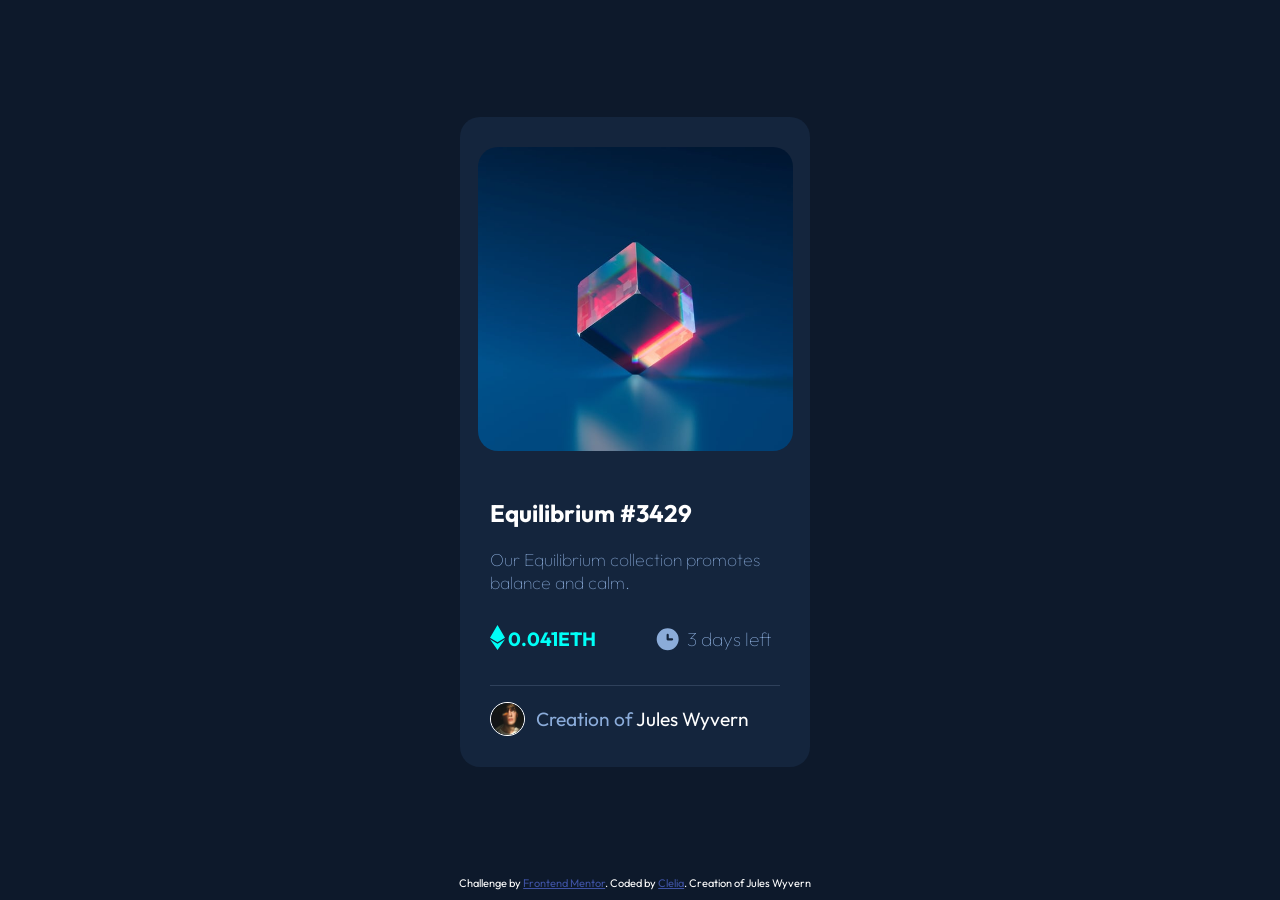
==== index.html @ 775f6fff "nft-preview-card" ====
<!DOCTYPE html>
<html lang="en">

<head>
  <meta charset="UTF-8">
  <meta name="viewport" content="width=device-width, initial-scale=1.0">
  <!-- displays site properly based on user's device -->

  <link rel="icon" type="image/png" sizes="32x32" href="./images/favicon-32x32.png">
  <link rel="stylesheet" href="css/style.css">
  <link rel="preconnect" href="https://fonts.googleapis.com">
  <link rel="preconnect" href="https://fonts.gstatic.com" crossorigin>
  <link href="https://fonts.googleapis.com/css2?family=Dancing+Script&family=Outfit:wght@300;400;600&display=swap"
    rel="stylesheet">

  <title>Frontend Mentor | NFT preview card component</title>

</head>

<body>
  <div class="card">
    <div class="article">
      <div class="article-img">
        <a href="#"><img src="images/image-equilibrium.jpg" alt="image of cube"></a>
        <div class="view">
          <img src="images/icon-view.svg" alt="image eye">
        </div>
      </div>
      <div class="article-infos">
        <h1><a href="#">Equilibrium #3429</a></h1>
        <p>Our Equilibrium collection promotes balance and calm.</p>
      </div>
      <div class="article-etherum">
        <img src="images/icon-ethereum.svg" alt="ethereum image">
        <p>0.041ETH</p>
      </div>
      <div class="article-clock">
        <img src="images/icon-clock.svg" alt="clock image">
        <p>3 days left</p>
      </div>
    </div>
    <div class="person-info">
      <img src="images/image-avatar.png" alt="Jules image">
      <p>Creation of <span><a href="#">Jules Wyvern</a></span></p>
    </div>
  </div>
  <div class="attribution">
    Challenge by <a href="https://www.frontendmentor.io?ref=challenge" target="_blank">Frontend Mentor</a>.
    Coded by <a href="#">Clelia</a>.

    Creation of Jules Wyvern
  </div>
</body>

</html>
---- css/style.css ----
.attribution {
    font-size: 11px;
    text-align: center;
}

.attribution a {
    color: hsl(228, 45%, 44%);
}

body {
    font-family: 'Dancing Script', cursive;
    font-family: 'Outfit', sans-serif;
    background-color: hsl(217, 54%, 11%);
    width: 98vw;
    height: 98vh;
    display: flex;
    flex-direction: column;
    color: hsl(0, 0%, 100%);
}

.card {
    background-color: hsl(216, 50%, 16%);
    width: 490px;
    height: 770px;
    display: flex;
    flex-wrap: wrap;
    margin: auto;
    border-radius: 20px;
}

.article {
    width: 100%;
    height: 85%;
    display: flex;
    flex-wrap: wrap;
    justify-content: space-between;
}

.article-img {
    width: 90%;
    height: 60%;
    margin: 30px auto;
    position: relative;
}

.article-img img {
    width: 100%;
    height: 100%;
    border-radius: 20px;
}

.view{
    position: absolute;
    width: 100%;
    height: 100%;
    top: 0;
    border-radius: 20px;
}

.view img{
    width: 80px;
    height: 80px;
    display: flex;
    margin: 35% auto;
    visibility: hidden;
}

.view:hover{
    background-color: rgba(0, 255, 247, 0.322);
}

.view:hover img{
    visibility: visible;
}


.article-infos {
    margin: 0 30px;
    height: 25%;
}

h1 {
    margin: 0;
}

h1 a, span a{
    text-decoration: none;
    color: hsl(0, 0%, 100%);
}

h1 a:hover{
    color: hsl(178, 100%, 50%);
    cursor: pointer;
}

.article-infos p {
    color: hsl(215, 51%, 70%);
    font-size: 1.5em;
    font-weight: lighter;
    margin: 20px 0;
}

.article-etherum {
    width: 30%;
    height: 5%;
    display: flex;
    margin-left: 30px;
    justify-content: space-between;
}

.article-etherum img {
    height: 90%;
    width: auto;
}

.article-etherum p {
    margin: 0;
    font-size: 1.2em;
    width: 80%;
    color: hsl(178, 100%, 50%);
    font-weight: bold;
    margin: auto;
}

.article-clock {
    width: 30%;
    height: 5%;
    display: flex;
    margin-right: 30px;
    justify-content: space-between;
}

.article-clock p {
    margin: 0;
    width: 70%;
    font-size: 1.2em;
    font-weight: lighter;
    color: hsl(215, 51%, 70%);
    margin: auto;
}

.person-info {
    width: 100%;
    height: 10%;
    display: flex;
    justify-content: space-between;
    margin: 0 30px;
    color: hsl(215, 51%, 70%);
    border-top: 0.1em solid hsl(215, 32%, 27%);
}

span {
    color: hsl(0, 0%, 100%);
}

span a:hover{
    color: hsl(178, 100%, 50%);
    cursor: pointer;
}

.person-info img {
    height: 50%;
    border: 0.1em solid hsl(0, 0%, 100%);
    border-radius: 50%;
    margin: auto 0;
}

.person-info p {
    width: 80%;
    margin: auto;
    font-size: 1.2em;
}

@media only screen and (min-device-width : 320px)
{
    /* Styles pour cette Media Queries */
    .card{
        width: 350px;
        height: 650px;
    }

    .article-infos{
        height: 20%;
    }

    .article-img{
        height: 55%;
    }

    h1{
        font-size: 1.5em;
    }

    .article-infos p{
        font-size: 1.1em;
    }

    .article-clock{
        width: 36%;
    }

    }
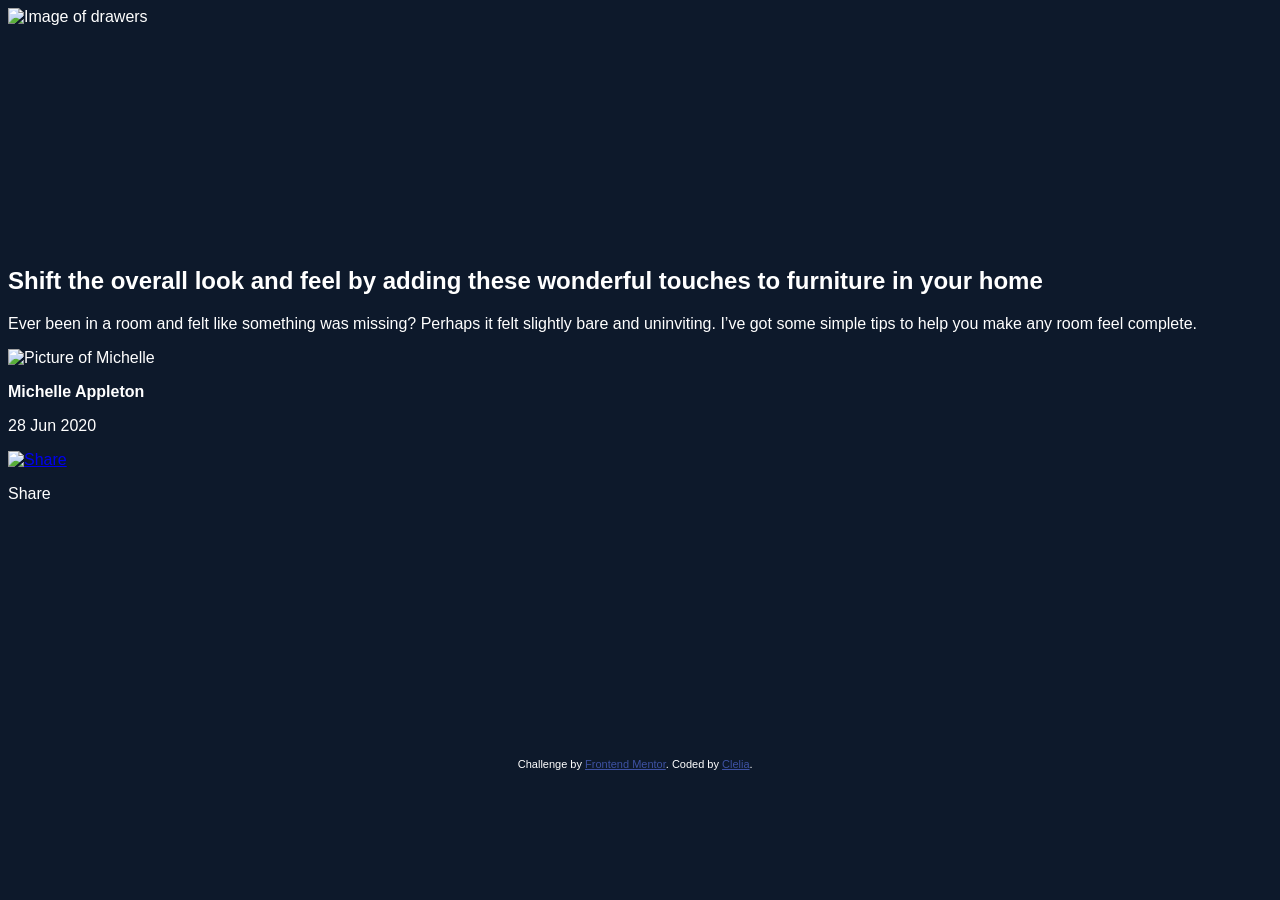
==== commit 73728882: "article-preview" ====
--- a/index.html
+++ b/index.html
@@ -7,49 +7,57 @@
   <!-- displays site properly based on user's device -->
 
   <link rel="icon" type="image/png" sizes="32x32" href="./images/favicon-32x32.png">
-  <link rel="stylesheet" href="css/style.css">
+  <link rel="stylesheet" href="./css/style.css">
   <link rel="preconnect" href="https://fonts.googleapis.com">
   <link rel="preconnect" href="https://fonts.gstatic.com" crossorigin>
-  <link href="https://fonts.googleapis.com/css2?family=Dancing+Script&family=Outfit:wght@300;400;600&display=swap"
-    rel="stylesheet">
+  <link href="https://fonts.googleapis.com/css2?family=Manrope:wght@500;700&display=swap" rel="stylesheet">
 
-  <title>Frontend Mentor | NFT preview card component</title>
+  <title>Frontend Mentor | Article preview component</title>
 
 </head>
 
 <body>
-  <div class="card">
-    <div class="article">
-      <div class="article-img">
-        <a href="#"><img src="images/image-equilibrium.jpg" alt="image of cube"></a>
-        <div class="view">
-          <img src="images/icon-view.svg" alt="image eye">
+  <section class="article">
+    <div class="left-part">
+      <img src="./images/drawers.jpg" alt="Image of drawers">
+    </div>
+    <div class="rigth-part">
+      <div class="presentation">
+        <h2>Shift the overall look and feel by adding these wonderful
+          touches to furniture in your home</h2>
+        <p>Ever been in a room and felt like something was missing? Perhaps
+          it felt slightly bare and uninviting. I’ve got some simple tips
+          to help you make any room feel complete.</p>
+      </div>
+      <div class="informations">
+        <div class="user">
+          <div class="user-img">
+            <img src="./images/avatar-michelle.jpg" alt="Picture of Michelle">
+          </div>
+          <div class="user-info">
+            <p><strong>Michelle Appleton</strong></p>
+            <p>28 Jun 2020</p>
+          </div>
+        </div>
+        <div class="sharing">
+          <a href="#" id="share"><img src="./images/icon-share.svg" alt="Share"></a>
+          <div class="social-network">
+            <p>Share</p>
+            <a href=""><img src="./images/icon-facebook.svg" alt=""></a> 
+            <a href=""><img src="./images/icon-twitter.svg" alt=""></a> 
+            <a href=""><img src="./images/icon-pinterest.svg" alt=""></a> 
+            <a href="" id="share-button"></a>
+          </div>
         </div>
       </div>
-      <div class="article-infos">
-        <h1><a href="#">Equilibrium #3429</a></h1>
-        <p>Our Equilibrium collection promotes balance and calm.</p>
-      </div>
-      <div class="article-etherum">
-        <img src="images/icon-ethereum.svg" alt="ethereum image">
-        <p>0.041ETH</p>
-      </div>
-      <div class="article-clock">
-        <img src="images/icon-clock.svg" alt="clock image">
-        <p>3 days left</p>
-      </div>
     </div>
-    <div class="person-info">
-      <img src="images/image-avatar.png" alt="Jules image">
-      <p>Creation of <span><a href="#">Jules Wyvern</a></span></p>
-    </div>
-  </div>
+  </section>
+
   <div class="attribution">
     Challenge by <a href="https://www.frontendmentor.io?ref=challenge" target="_blank">Frontend Mentor</a>.
     Coded by <a href="#">Clelia</a>.
-
-    Creation of Jules Wyvern
   </div>
+  <script src="./app.js"></script>
 </body>
 
 </html>
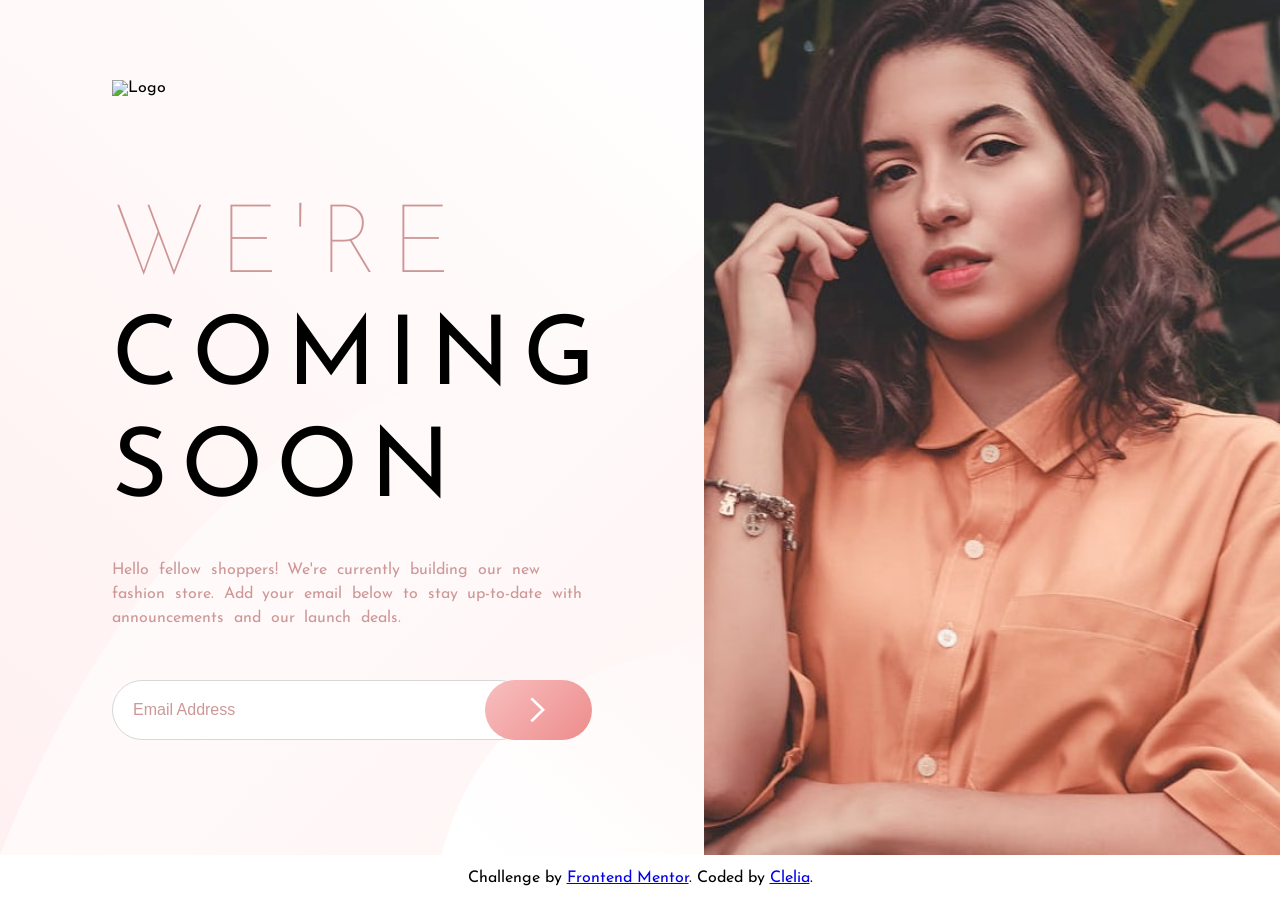
==== commit c26ce393: "coming soon" ====
--- a/index.html
+++ b/index.html
@@ -1,63 +1,68 @@
 <!DOCTYPE html>
 <html lang="en">
+  <head>
+    <meta charset="UTF-8" />
+    <meta name="viewport" content="width=device-width, initial-scale=1.0" />
+    <!-- displays site properly based on user's device -->
 
-<head>
-  <meta charset="UTF-8">
-  <meta name="viewport" content="width=device-width, initial-scale=1.0">
-  <!-- displays site properly based on user's device -->
+    <link
+      rel="icon"
+      type="image/png"
+      sizes="32x32"
+      href="./images/favicon-32x32.png"
+    />
+    <link rel="stylesheet" href="./style/style.css" />
+    <title>Frontend Mentor | Base Apparel coming soon page</title>
+  </head>
 
-  <link rel="icon" type="image/png" sizes="32x32" href="./images/favicon-32x32.png">
-  <link rel="stylesheet" href="./css/style.css">
-  <link rel="preconnect" href="https://fonts.googleapis.com">
-  <link rel="preconnect" href="https://fonts.gstatic.com" crossorigin>
-  <link href="https://fonts.googleapis.com/css2?family=Manrope:wght@500;700&display=swap" rel="stylesheet">
-
-  <title>Frontend Mentor | Article preview component</title>
-
-</head>
-
-<body>
-  <section class="article">
-    <div class="left-part">
-      <img src="./images/drawers.jpg" alt="Image of drawers">
-    </div>
-    <div class="rigth-part">
-      <div class="presentation">
-        <h2>Shift the overall look and feel by adding these wonderful
-          touches to furniture in your home</h2>
-        <p>Ever been in a room and felt like something was missing? Perhaps
-          it felt slightly bare and uninviting. I’ve got some simple tips
-          to help you make any room feel complete.</p>
-      </div>
-      <div class="informations">
-        <div class="user">
-          <div class="user-img">
-            <img src="./images/avatar-michelle.jpg" alt="Picture of Michelle">
-          </div>
-          <div class="user-info">
-            <p><strong>Michelle Appleton</strong></p>
-            <p>28 Jun 2020</p>
+  <body onload="resizeImage()" onresize="resizeImage()">
+    <main class="main-page">
+      <header>
+        <img src="./images/logo.svg" alt="Logo" class="logo" />
+      </header>
+      <section class="right-part">
+        <img src="/images/hero-desktop.jpg" alt="Image Coming soon" id="img" />
+      </section>
+      <section class="left-part">
+        <div class="main-text">
+          <h1><span>We're</span> coming soon</h1>
+          <p>
+            Hello fellow shoppers! We're currently building our new fashion
+            store. Add your email below to stay up-to-date with announcements
+            and our launch deals.
+          </p>
+          <div class="main-form">
+            <form action="" method="POST" class="form">
+              <div class="form">
+                <input
+                  type="email"
+                  name="email"
+                  id="email"
+                  value="Email Address"
+                  required
+                />
+              </div>
+              <button type="submit" form="form">
+                <img
+                  src="./images/icon-arrow.svg"
+                  alt="Icon arrow"
+                  id="arrow"
+                  onclick="ValidateEmail(email)"
+                />
+              </button>
+            </form>
           </div>
         </div>
-        <div class="sharing">
-          <a href="#" id="share"><img src="./images/icon-share.svg" alt="Share"></a>
-          <div class="social-network">
-            <p>Share</p>
-            <a href=""><img src="./images/icon-facebook.svg" alt=""></a> 
-            <a href=""><img src="./images/icon-twitter.svg" alt=""></a> 
-            <a href=""><img src="./images/icon-pinterest.svg" alt=""></a> 
-            <a href="" id="share-button"></a>
-          </div>
-        </div>
-      </div>
-    </div>
-  </section>
-
-  <div class="attribution">
-    Challenge by <a href="https://www.frontendmentor.io?ref=challenge" target="_blank">Frontend Mentor</a>.
-    Coded by <a href="#">Clelia</a>.
-  </div>
-  <script src="./app.js"></script>
-</body>
-
-</html>+      </section>
+    </main>
+    <footer>
+      <p class="attribution">
+        Challenge by
+        <a href="https://www.frontendmentor.io?ref=challenge" target="_blank"
+          >Frontend Mentor</a
+        >. Coded by <a href="#">Clelia</a>.
+      </p>
+    </footer>
+    <script src="./app/app.js"></script>
+  </body>
+</html>
--- a/style/style.css
+++ b/style/style.css
@@ -0,0 +1,235 @@
+* {
+  margin: 0;
+  padding: 0;
+  box-sizing: border-box;
+  background-size: contain;
+}
+
+@font-face {
+  font-family: JosefinSans;
+  src: url(./font/JosefinSans-VariableFont_wght.ttf),
+    url(./font/JosefinSans-VariableFont_wght.ttf);
+}
+
+body {
+  width: 100vw;
+  height: 100vh;
+  display: flex;
+  flex-direction: column;
+  font-family: JosefinSans;
+  align-items: center;
+}
+
+header{
+  position: absolute;
+  top: 5rem;
+  left: 7rem;
+}
+
+.main-page {
+  display: flex;
+  width: 100vw;
+  flex-direction: row-reverse;
+  height: 95vh;
+  overflow: hidden;
+}
+
+.left-part {
+  width: 55vw;
+  display: flex;
+  flex-direction: column;
+  justify-content: space-between;
+  padding: 12rem 7rem;
+  background-image: url(../images/bg-pattern-desktop.svg), linear-gradient(135deg, hsl(0, 0%, 100%), hsl(0, 100%, 98%));
+  background-size: cover;
+}
+
+.logo {
+  width: 150px;
+}
+
+.main-text {
+  width: 30rem;
+  min-height: 80%;
+  display: flex;
+  flex-direction: column;
+  justify-content: space-evenly;
+}
+
+h1 {
+  font-size: 6em;
+  text-transform: uppercase;
+  letter-spacing: 0.8rem;
+  line-height: 7rem;
+  font-weight: inherit;
+}
+
+span {
+  color: hsl(0, 36%, 70%);
+  font-weight: lighter;
+}
+
+.main-text p {
+  font-size: 1rem;
+  word-spacing: 0.3rem;
+  line-height: 1.5rem;
+  margin: 30px 0;
+  color: hsl(0, 36%, 70%);
+}
+
+.main-form {
+  margin: 20px 0;
+  position: relative;
+}
+
+.form {
+  width: 100%;
+  height: 60px;
+  display: flex;
+}
+
+#email {
+  width: 100%;
+  height: 100%;
+  border-radius: 2rem;
+  padding: 20px;
+  border: 0.1em solid #d7d7d7;
+  color: hsl(0, 36%, 70%);
+  font-size: 1rem;
+}
+
+button {
+  width: 123px;
+  border-radius: 2rem;
+  margin-left: -45px;
+  background: linear-gradient(135deg, hsl(0, 80%, 86%), hsl(0, 74%, 74%));
+  z-index: 10;
+  display: flex;
+  align-items: center;
+  justify-content: center;
+  border: none;
+  cursor: pointer;
+}
+
+button:hover {
+  background: linear-gradient(135deg, hsl(0, 57%, 93%), hsl(0, 80%, 84%));
+}
+
+#arrow {
+  width: 15%;
+}
+
+.right-part {
+  right: 0;
+  width: 45vw;
+  height: 100vh;
+}
+
+#img {
+  object-fit: cover;
+
+  width: 100%;
+  height: 100%;
+}
+
+.alert {
+  font-size: 13px;
+  margin: 15px;
+  color: hsl(0, 93%, 68%);
+}
+
+.imgAlt {
+  position: absolute;
+  top: 13px;
+  left: 60%;
+}
+
+.imgAlt img {
+  width: 30px;
+}
+
+footer {
+  width: 100vw;
+  height: 5vh;
+  display: flex;
+  align-items: center;
+  justify-content: center;
+}
+
+@media screen and (min-device-width: 320px) and (max-device-width: 768px) {
+
+  header {
+    height: 10vh;
+    display: flex;
+    align-items: center;
+    margin-left: 25px;
+    position: inherit;
+  }
+
+  .main-page {
+    flex-direction: column;
+  }
+
+  .right-part {
+    width: 100vw;
+    overflow: hidden;
+    position: initial;
+    background-size: cover;
+    height: 30vh;
+  }
+
+  .left-part {
+    min-height: 60vh;
+    width: 100vw;
+    display: flex;
+    flex-direction: column;
+    justify-content: space-between;
+    padding: 80px 20px;
+    background-image: url(../images/bg-pattern-desktop.svg);
+    background-size: cover;
+    overflow: hidden;
+  }
+
+  h1 {
+    font-size: 3em;
+    line-height: normal;
+    text-align: center;
+  }
+
+  .main-text {
+    width: auto;
+  }
+
+  .main-text p {
+    text-align: center;
+    word-spacing: 0;
+  }
+}
+
+@media only screen and (min-device-width: 768px) and (max-device-width: 1024px) {
+  header {
+    left: 3rem;
+  }
+
+  .left-part {
+    padding: 15rem 3rem;;
+  }
+
+  h1 {
+    font-size: 4.5rem;
+    letter-spacing: 0.5rem;
+    line-height: 5rem;
+  }
+
+  .main-text {
+    width: auto;
+  }
+
+  .main-text p {
+    font-size: 1rem;
+  }
+
+  .form {
+    height: 50px;
+  }
+}
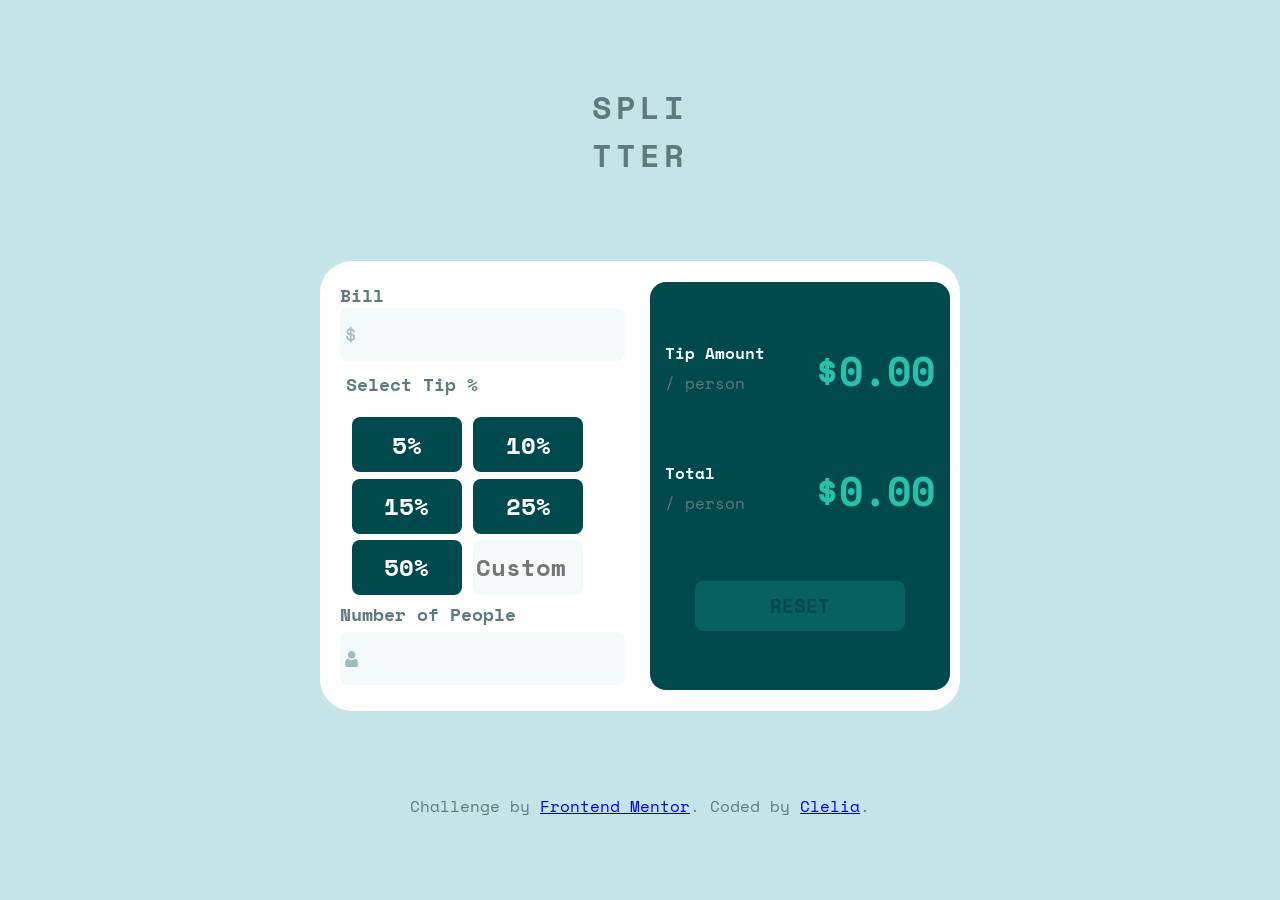
==== commit f68f2607: "tips-calculator" ====
--- a/index.html
+++ b/index.html
@@ -1,68 +1,64 @@
 <!DOCTYPE html>
 <html lang="en">
-  <head>
-    <meta charset="UTF-8" />
-    <meta name="viewport" content="width=device-width, initial-scale=1.0" />
-    <!-- displays site properly based on user's device -->
+<head>
+  <meta charset="UTF-8">
+  <meta name="viewport" content="width=device-width, initial-scale=1.0"> <!-- displays site properly based on user's device -->
+  <link rel="icon" type="image/png" sizes="32x32" href="./images/favicon-32x32.png">
+  <link rel="stylesheet" href="./css/style.css">
+  <link rel="preconnect" href="https://fonts.googleapis.com">
+<link rel="preconnect" href="https://fonts.gstatic.com" crossorigin>
+<link href="https://fonts.googleapis.com/css2?family=Space+Mono:wght@400;700&display=swap" rel="stylesheet">
+  
+  <title>Frontend Mentor | Tip calculator app</title>
 
-    <link
-      rel="icon"
-      type="image/png"
-      sizes="32x32"
-      href="./images/favicon-32x32.png"
-    />
-    <link rel="stylesheet" href="./style/style.css" />
-    <title>Frontend Mentor | Base Apparel coming soon page</title>
-  </head>
-
-  <body onload="resizeImage()" onresize="resizeImage()">
-    <main class="main-page">
-      <header>
-        <img src="./images/logo.svg" alt="Logo" class="logo" />
-      </header>
-      <section class="right-part">
-        <img src="/images/hero-desktop.jpg" alt="Image Coming soon" id="img" />
-      </section>
-      <section class="left-part">
-        <div class="main-text">
-          <h1><span>We're</span> coming soon</h1>
-          <p>
-            Hello fellow shoppers! We're currently building our new fashion
-            store. Add your email below to stay up-to-date with announcements
-            and our launch deals.
-          </p>
-          <div class="main-form">
-            <form action="" method="POST" class="form">
-              <div class="form">
-                <input
-                  type="email"
-                  name="email"
-                  id="email"
-                  value="Email Address"
-                  required
-                />
-              </div>
-              <button type="submit" form="form">
-                <img
-                  src="./images/icon-arrow.svg"
-                  alt="Icon arrow"
-                  id="arrow"
-                  onclick="ValidateEmail(email)"
-                />
-              </button>
-            </form>
-          </div>
-        </div>
-      </section>
-    </main>
-    <footer>
-      <p class="attribution">
-        Challenge by
-        <a href="https://www.frontendmentor.io?ref=challenge" target="_blank"
-          >Frontend Mentor</a
-        >. Coded by <a href="#">Clelia</a>.
-      </p>
-    </footer>
-    <script src="./app/app.js"></script>
-  </body>
-</html>
+</head>
+<body>
+<h1>Splitter</h1>
+<section class="calculator">
+  <div class="calc">
+    <div class="bill">
+    <h2>Bill</h2>
+    <div class="money">
+      <img src="./images/icon-dollar.svg" alt="Sign dollar">
+      <input type="number" id="input-bill">
+    </div>
+    </div>
+    <div class="tips">
+      <h2>Select Tip %</h2>
+      <button id="reduc" type="button">5%</button>
+      <button id="reduc" type="button">10%</button>
+      <button id="reduc" type="button">15%</button>
+      <button id="reduc" type="button">25%</button>
+      <button id="reduc" type="button">50%</button>
+      <input type="number" id="custom" placeholder="Custom"></input>
+    </div>
+    <div class="peoples">
+      <h2>Number of People</h2>
+      <p id="error"></p>
+      <div class="user">
+      <img src="./images/icon-person.svg" alt="User logo">
+      <input type="number" id ="input-people">
+      </div>
+    </div>
+  </div>
+  <div class="results">
+    <div class="tip-result">
+      <h2>Tip Amount</h2>
+      <p class="person">/ person</p>
+      <p class="amount-tip">$0.00</p>
+    </div>
+    <div class="total-result">
+      <h2>Total</h2>
+      <p class="person">/ person</p>
+      <p class="amount-total">$0.00</p>
+    </div>
+    <button class="reset">Reset</button>
+  </div>
+</section>
+  <div class="attribution">
+    Challenge by <a href="https://www.frontendmentor.io?ref=challenge" target="_blank">Frontend Mentor</a>. 
+    Coded by <a href="#">Clelia</a>.
+  </div>
+  <script src="./app.js"></script>
+</body>
+</html>
--- a/css/style.css
+++ b/css/style.css
@@ -0,0 +1,224 @@
+* {
+  margin: 0;
+  padding: 0;
+  box-sizing: border-box;
+}
+
+body {
+  width: 100vw;
+  background-color: hsl(185, 41%, 84%);
+  height: 100vh;
+  display: flex;
+  flex-direction: column;
+  justify-content: space-evenly;
+  align-items: center;
+  font-family: "Space Mono", monospace;
+  color: hsl(186, 14%, 43%);
+}
+
+h1 {
+  text-transform: uppercase;
+  display: flex;
+  width: 97px;
+  word-break: break-all;
+  flex-wrap: wrap;
+  letter-spacing: 4px;
+  text-align: center;
+}
+
+h2 {
+  font-size: 1.1rem;
+}
+
+.calculator {
+  width: 50vw;
+  background-color: white;
+  min-height: 45vh;
+  display: flex;
+  justify-content: center;
+  align-items: center;
+  border-radius: 2rem;
+  padding: 10px;
+}
+
+.calc {
+  width: 40vw;
+  height: 95%;
+  display: flex;
+  flex-direction: column;
+  justify-content: space-around;
+  margin: 10px;
+}
+
+.results {
+  width: 40vw;
+  height: 95%;
+  background-color: hsl(183, 100%, 15%);
+  display: flex;
+  flex-direction: column;
+  justify-content: space-evenly;
+  border-radius: 1rem;
+  align-items: center;
+}
+
+.bill,
+.peoples {
+  width: 95%;
+  height: 90px;
+}
+
+.peoples {
+  display: flex;
+  flex-direction: row;
+  flex-wrap: wrap;
+  justify-content: space-between;
+}
+
+.money,
+.user {
+  display: flex;
+  width: 100%;
+  height: 60%;
+  background-color: hsl(189, 41%, 97%);
+  border: none;
+  border-radius: 0.5rem;
+  align-items: center;
+  justify-content: space-evenly;
+}
+
+.money input,
+.user input {
+  text-align: end;
+  width: 90%;
+  height: 85%;
+  border: none;
+  background-color: inherit;
+  font-family: "Space Mono", monospace;
+  font-size: 2rem;
+  font-weight: bold;
+  color: hsl(183, 100%, 15%);
+}
+
+img {
+  height: 30%;
+}
+
+.tips {
+  width: 85%;
+  min-height: 230px;
+  display: flex;
+  flex-wrap: wrap;
+  flex-direction: row;
+  justify-content: space-evenly;
+}
+
+.tips h2 {
+  width: 95%;
+  height: 40px;
+}
+
+#reduc,
+.tips input {
+  width: 110px;
+  height: 55px;
+  border: none;
+  font-size: 1.5rem;
+  font-weight: bold;
+  color: white;
+  border-radius: 0.5rem;
+  background-color: hsl(183, 100%, 15%);
+  font-family: "Space Mono", monospace;
+}
+
+.selected {
+  background-color: hsl(172, 67%, 45%);
+  color: hsl(183, 100%, 15%);
+}
+
+button {
+  cursor: pointer;
+}
+
+#reduc:hover {
+    background-color: hsl(172, 67%, 45%);
+}
+
+.tips input {
+  background-color: hsl(189, 41%, 97%);
+  color: hsl(186, 14%, 43%);
+  text-align: center;
+}
+
+.tip-result,
+.total-result {
+  display: flex;
+  width: 90%;
+  height: 60px;
+  flex-direction: column;
+  flex-wrap: wrap;
+}
+
+.tip-result h2,
+.total-result h2 {
+  color: hsl(189, 41%, 97%);
+  font-size: 1rem;
+  width: 40%;
+  height: 50%;
+}
+
+.person {
+  width: 40%;
+  height: 50%;
+}
+
+.amount-tip,
+.amount-total {
+  color: hsl(172, 67%, 45%);
+  width: 60%;
+  font-size: 2.5rem;
+  font-weight: bold;
+  text-align: end;
+}
+
+.reset {
+  background-color: hsl(172, 67%, 45%);
+  color: hsl(183, 100%, 15%);
+  width: 70%;
+  height: 50px;
+  font-family: "Space Mono", monospace;
+  border: none;
+  border-radius: 0.5rem;
+  text-transform: uppercase;
+  font-weight: bold;
+  font-size: 1.2rem;
+}
+
+@media only screen and (min-device-width: 320px) and (max-device-width: 768px) {
+  .calculator {
+    width: 95vw;
+    min-height: 45vh;
+    display: flex;
+    justify-content: center;
+    align-items: center;
+    flex-direction: column;
+    padding: 10px 0;
+  }
+
+  .calc {
+    width: 95%;
+    min-height: 45vh;
+    align-items: center;
+  }
+
+
+  .results {
+    width: 95%;
+    height: 35vh;
+  }
+}
+
+@media only screen and (min-device-width: 768px) and (max-device-width: 1024px) {
+  .calculator {
+    width: 70vw;
+  }
+}
